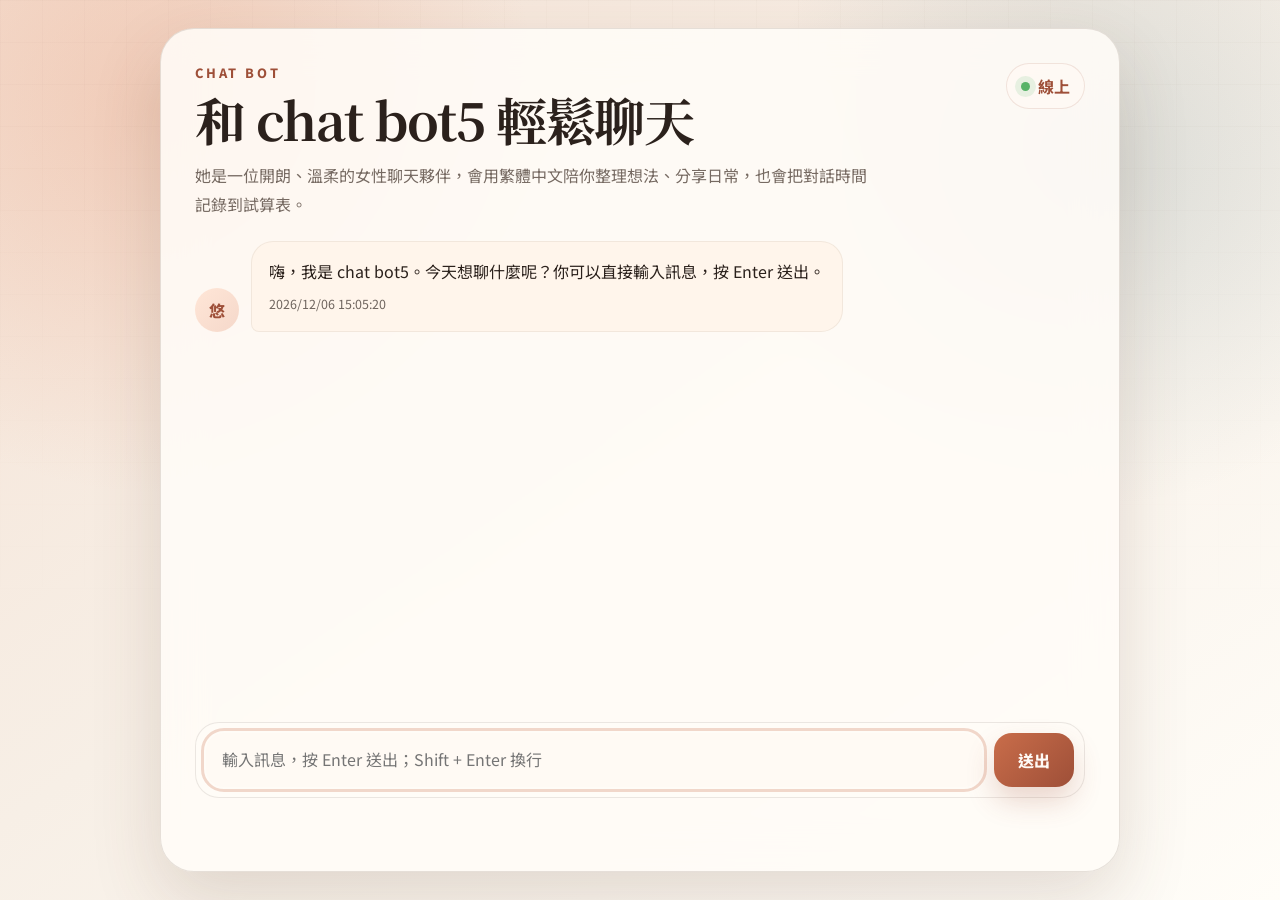
==== index.html @ 13ba73f1 "Add chat bot web page" ====
<!DOCTYPE html>
<html lang="zh-Hant">
<head>
  <meta charset="UTF-8">
  <meta name="viewport" content="width=device-width, initial-scale=1.0">
  <title>chat bot</title>
  <link rel="preconnect" href="https://fonts.googleapis.com">
  <link rel="preconnect" href="https://fonts.gstatic.com" crossorigin>
  <link href="https://fonts.googleapis.com/css2?family=Noto+Sans+TC:wght@400;500;700;800&family=Noto+Serif+TC:wght@600;700&display=swap" rel="stylesheet">
  <link rel="stylesheet" href="./styles.css">
</head>
<body>
  <main class="page-shell">
    <section class="chat-card" aria-label="chat bot 對話頁面">
      <header class="chat-header">
        <div>
          <p class="eyebrow">chat bot</p>
          <h1>和 chat bot5 輕鬆聊天</h1>
          <p class="intro">她是一位開朗、溫柔的女性聊天夥伴，會用繁體中文陪你整理想法、分享日常，也會把對話時間記錄到試算表。</p>
        </div>
        <div class="bot-badge" aria-label="chat bot5 線上">
          <span class="status-dot"></span>
          線上
        </div>
      </header>

      <section id="chatWindow" class="chat-window" aria-live="polite" aria-label="聊天紀錄">
        <article class="message bot">
          <div class="avatar" aria-hidden="true">悠</div>
          <div class="bubble">
            <p>嗨，我是 chat bot5。今天想聊什麼呢？你可以直接輸入訊息，按 Enter 送出。</p>
            <time id="welcomeTime"></time>
          </div>
        </article>
      </section>

      <form id="chatForm" class="composer">
        <label class="sr-only" for="messageInput">輸入訊息</label>
        <textarea
          id="messageInput"
          name="message"
          rows="1"
          maxlength="2000"
          placeholder="輸入訊息，按 Enter 送出；Shift + Enter 換行"
          required
        ></textarea>
        <button id="sendButton" type="submit">送出</button>
      </form>

      <p id="statusText" class="status" role="status"></p>
    </section>
  </main>

  <script src="./app.js"></script>
</body>
</html>
---- styles.css ----
:root {
  color-scheme: light;
  --bg: #f7efe6;
  --ink: #2b211c;
  --muted: #766a62;
  --line: rgba(79, 61, 48, 0.14);
  --paper: rgba(255, 252, 247, 0.88);
  --paper-solid: #fffaf4;
  --accent: #c96d4a;
  --accent-deep: #9e4f38;
  --rose: #f5d8ca;
  --bot: #fff5eb;
  --user: #304d59;
  --user-text: #fffaf6;
  --shadow: 0 28px 70px rgba(91, 62, 42, 0.16);
}

* {
  box-sizing: border-box;
}

html {
  min-height: 100%;
}

body {
  margin: 0;
  min-height: 100vh;
  font-family: "Noto Sans TC", sans-serif;
  color: var(--ink);
  background:
    radial-gradient(circle at 12% 12%, rgba(231, 153, 119, 0.34), transparent 28%),
    radial-gradient(circle at 86% 18%, rgba(85, 124, 134, 0.18), transparent 26%),
    linear-gradient(145deg, #f5e2d5 0%, var(--bg) 46%, #fffdf8 100%);
}

body::before {
  content: "";
  position: fixed;
  inset: 0;
  pointer-events: none;
  background-image:
    linear-gradient(rgba(114, 88, 69, 0.045) 1px, transparent 1px),
    linear-gradient(90deg, rgba(114, 88, 69, 0.04) 1px, transparent 1px);
  background-size: 42px 42px;
  mask-image: linear-gradient(to bottom, rgba(0, 0, 0, 0.52), transparent 72%);
}

.page-shell {
  min-height: 100vh;
  display: grid;
  place-items: center;
  padding: 28px;
}

.chat-card {
  width: min(100%, 960px);
  height: min(860px, calc(100vh - 56px));
  min-height: 620px;
  display: grid;
  grid-template-rows: auto 1fr auto auto;
  gap: 18px;
  padding: clamp(20px, 3vw, 34px);
  border: 1px solid var(--line);
  border-radius: 34px;
  background: var(--paper);
  box-shadow: var(--shadow);
  backdrop-filter: blur(22px);
}

.chat-header {
  display: flex;
  align-items: flex-start;
  justify-content: space-between;
  gap: 20px;
}

.eyebrow,
.chat-header h1,
.intro,
.status {
  margin: 0;
}

.eyebrow {
  color: var(--accent-deep);
  font-size: 0.8rem;
  font-weight: 800;
  letter-spacing: 0.22em;
  text-transform: uppercase;
}

.chat-header h1 {
  margin-top: 8px;
  font-family: "Noto Serif TC", serif;
  font-size: clamp(1.8rem, 4vw, 3.35rem);
  line-height: 1.16;
  letter-spacing: -0.03em;
}

.intro {
  max-width: 42rem;
  margin-top: 12px;
  color: var(--muted);
  line-height: 1.8;
}

.bot-badge {
  flex: 0 0 auto;
  display: inline-flex;
  align-items: center;
  gap: 8px;
  padding: 10px 14px;
  border: 1px solid rgba(158, 79, 56, 0.14);
  border-radius: 999px;
  background: rgba(255, 250, 244, 0.74);
  color: var(--accent-deep);
  font-weight: 700;
}

.status-dot {
  width: 9px;
  height: 9px;
  border-radius: 50%;
  background: #58b368;
  box-shadow: 0 0 0 6px rgba(88, 179, 104, 0.14);
}

.chat-window {
  min-height: 0;
  overflow-y: auto;
  display: flex;
  flex-direction: column;
  gap: 14px;
  padding: 4px 8px 4px 0;
  scroll-behavior: smooth;
}

.chat-window::-webkit-scrollbar {
  width: 10px;
}

.chat-window::-webkit-scrollbar-thumb {
  border: 3px solid transparent;
  border-radius: 999px;
  background: rgba(104, 78, 61, 0.28);
  background-clip: content-box;
}

.message {
  display: flex;
  align-items: flex-end;
  gap: 12px;
  animation: rise-in 220ms ease-out;
}

.message.user {
  justify-content: flex-end;
}

.message.user .avatar {
  order: 2;
  background: rgba(48, 77, 89, 0.12);
  color: var(--user);
}

.message.user .bubble {
  order: 1;
  color: var(--user-text);
  background: linear-gradient(135deg, #304d59, #203946);
  border-bottom-right-radius: 8px;
}

.avatar {
  flex: 0 0 44px;
  width: 44px;
  height: 44px;
  display: grid;
  place-items: center;
  border-radius: 50%;
  color: var(--accent-deep);
  background: linear-gradient(135deg, #ffe6d7, var(--rose));
  font-weight: 800;
}

.bubble {
  max-width: min(78%, 650px);
  padding: 15px 17px;
  border: 1px solid rgba(93, 67, 48, 0.08);
  border-radius: 22px 22px 22px 8px;
  background: var(--bot);
  line-height: 1.78;
}

.bubble p {
  margin: 0;
  white-space: pre-wrap;
  word-break: break-word;
}

.bubble time {
  display: block;
  margin-top: 8px;
  font-size: 0.78rem;
  opacity: 0.68;
}

.composer {
  display: grid;
  grid-template-columns: 1fr auto;
  gap: 12px;
  align-items: end;
  padding: 10px;
  border: 1px solid rgba(79, 61, 48, 0.11);
  border-radius: 24px;
  background: rgba(255, 252, 247, 0.72);
}

.composer textarea {
  width: 100%;
  min-height: 54px;
  max-height: 176px;
  resize: none;
  border: 0;
  border-radius: 18px;
  padding: 14px 16px;
  color: var(--ink);
  background: var(--paper-solid);
  font: inherit;
  line-height: 1.6;
}

.composer textarea:focus,
.composer button:focus {
  outline: 3px solid rgba(201, 109, 74, 0.26);
  outline-offset: 2px;
}

.composer button {
  height: 54px;
  border: 0;
  border-radius: 18px;
  padding: 0 24px;
  color: #fffaf6;
  background: linear-gradient(135deg, var(--accent), var(--accent-deep));
  box-shadow: 0 14px 28px rgba(158, 79, 56, 0.22);
  cursor: pointer;
  font: inherit;
  font-weight: 800;
  transition: transform 160ms ease, opacity 160ms ease, box-shadow 160ms ease;
}

.composer button:hover {
  transform: translateY(-1px);
  box-shadow: 0 18px 34px rgba(158, 79, 56, 0.26);
}

.composer button:disabled {
  cursor: wait;
  opacity: 0.68;
  transform: none;
}

.status {
  min-height: 1.4em;
  color: var(--muted);
  font-size: 0.92rem;
}

.sr-only {
  position: absolute;
  width: 1px;
  height: 1px;
  padding: 0;
  margin: -1px;
  overflow: hidden;
  clip: rect(0, 0, 0, 0);
  white-space: nowrap;
  border: 0;
}

@keyframes rise-in {
  from {
    opacity: 0;
    transform: translateY(10px);
  }

  to {
    opacity: 1;
    transform: translateY(0);
  }
}

@media (max-width: 720px) {
  .page-shell {
    padding: 12px;
  }

  .chat-card {
    min-height: calc(100vh - 24px);
    height: calc(100vh - 24px);
    border-radius: 24px;
  }

  .chat-header {
    display: block;
  }

  .bot-badge {
    margin-top: 16px;
  }

  .bubble {
    max-width: 100%;
  }

  .composer {
    grid-template-columns: 1fr;
  }

  .composer button {
    width: 100%;
  }
}
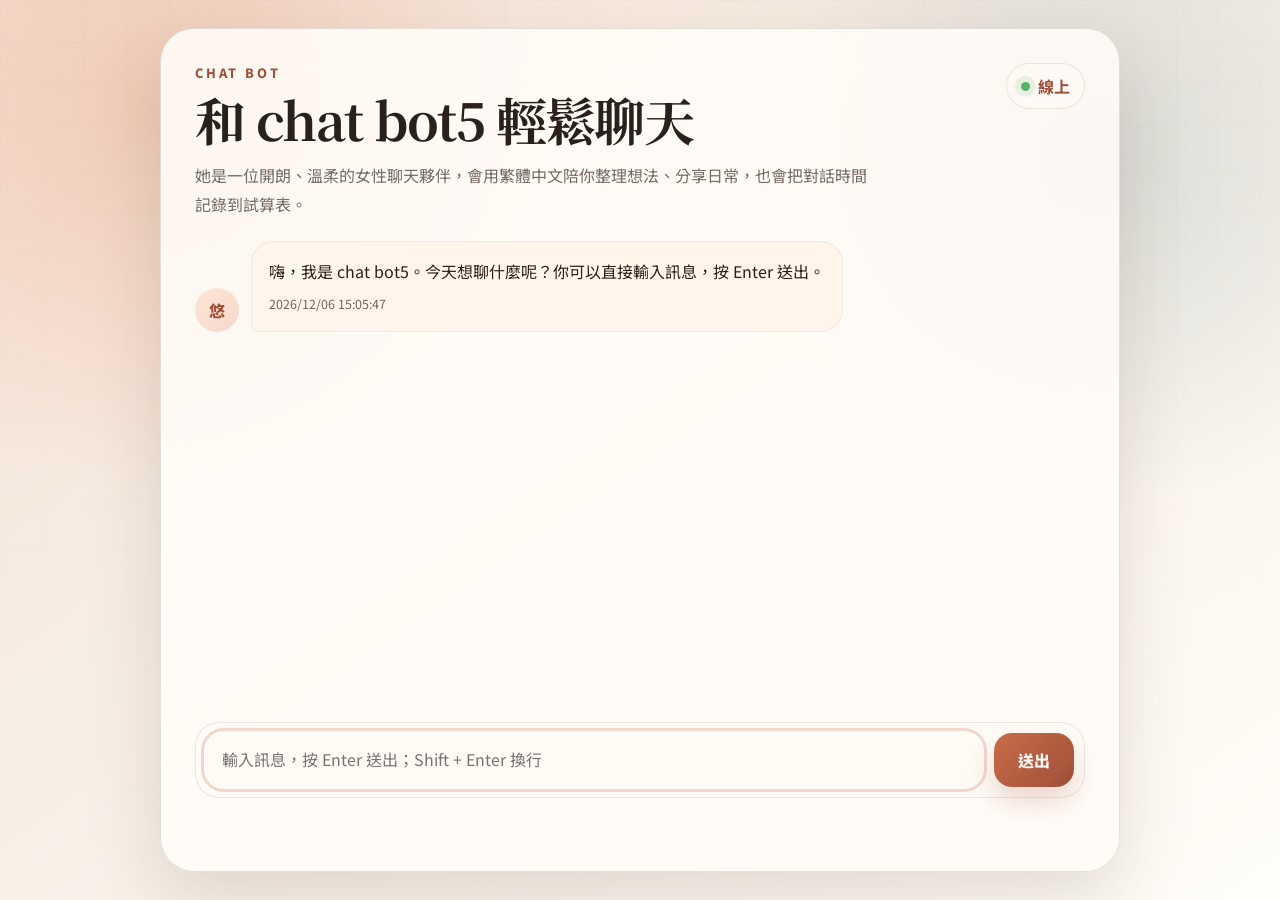
==== commit bf971695: "Improve client-side error reporting" ====
--- a/index.html
+++ b/index.html
@@ -51,6 +51,6 @@
     </section>
   </main>
 
-  <script src="./app.js"></script>
+  <script src="./app.js?v=20260523-1"></script>
 </body>
 </html>
